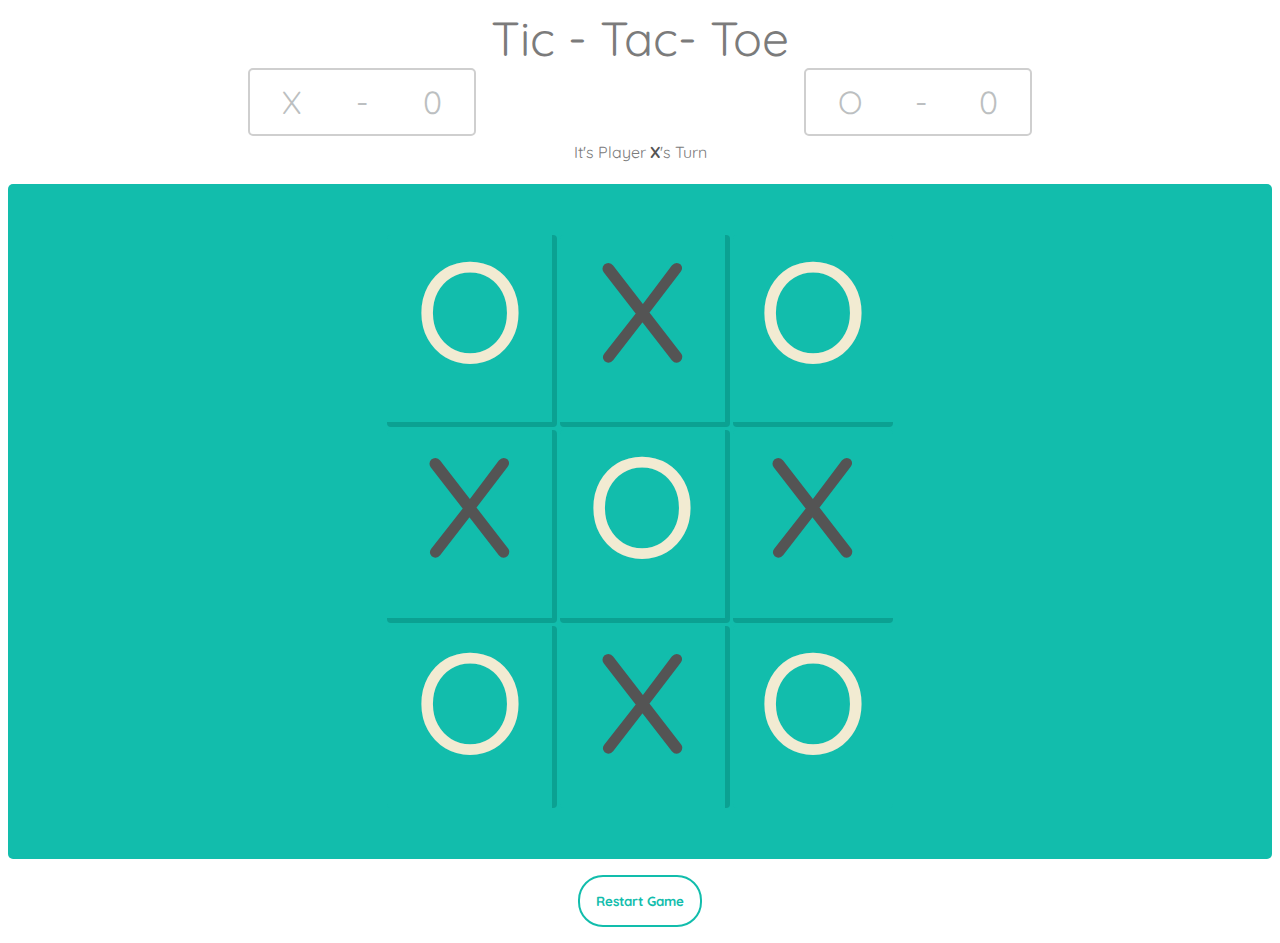
==== index.html @ 3af270ca "Initial commit" ====
<!DOCTYPE html>
<html lang="en">
  <head>
    <meta charset="UTF-8" />
    <meta http-equiv="X-UA-Compatible" content="IE=edge" />
    <meta name="viewport" content="width=device-width, initial-scale=1.0" />
    <link rel="stylesheet" href="tictactoe.css" />
    <link rel="stylesheet" href="cards.css" />
    <script defer src="tictactoe.js"></script>
    <title>Tic Tac Toe</title>
  </head>
  <body>
    <header>Tic - Tac- Toe</header>
    <div class="appContainer">
      <div class="scoreBoard">
        <div class="scoreX"><p>X</p> <p>-</p> <p id="scoreXWins">0</p></div>
        <div class="scoreO"><p>O</p> <p>-</p> <p id="scoreOWins">0</p></div>
      </div>
      <div class="whosTurn">
        It's Player&#160
        <p class="playerX">X</p>
        's Turn
      </div>
      <div class="gameContainer">
        <div class="game">
          <div id="r1c1" class="one card o ">o</div>
          <div id="r1c2" class="two card x">x</div>
          <div id="r1c3" class="three card o">o</div>
          <div id="r2c1" class="four card x">x</div>
          <div id="r2c2" class="five card o">o</div>
          <div id="r2c3" class="six card x">x</div>
          <div id="r3c1" class="seven card o">o</div>
          <div id="r3c2" class="eight card x">x</div>
          <div id="r3c3" class="nine card o">o</div>
        </div>
      </div>
      <div class="restartGame">
        <button id="restartButton">Restart Game</button>
      </div>
    </div>
  </body>
</html>
---- tictactoe.css ----
@import url("https://fonts.googleapis.com/css2?family=Quicksand:wght@300;400;500;600;700&display=swap");

* {
  font-family: "Quicksand";
  color: var(--light-text-color);
}
:root {
  --clean-border-color: rgb(207, 207, 207);
  --light-text-color: rgb(188, 191, 193);
  --dark-text-color: rgb(123, 123, 123);
  --primary-color: rgb(18, 189, 172);
  --secondary-color: rgb(11, 161, 146);
  --x-color: rgb(84, 84, 84);
  --o-color: rgb(242, 235, 210);
}

header {
  text-align: center;
  font-size: 3rem;
  color: var(--dark-text-color);
}
.appContainer {
  align-items: center;
  width: auto;
  height: auto;
}
.scoreBoard {
  display: flex;
  margin: 0 15rem 0 15rem;
  align-items: center;
  min-height: 2rem;
  text-align: center;
  justify-content: space-between;
}
.scoreX {
  display: flex;
  justify-content: space-between;
  line-height: 0px;
  font-size: 2rem;
  padding: 0 2rem 0 2rem;
  flex-direction: row;
  min-width: 10rem;
  border: 2px solid var(--clean-border-color);
  border-radius: 5px;
}

.scoreO {
  display: flex;
  justify-content: space-between;
  line-height: 0px;
  padding: 0 2rem 0 2rem;
  font-size: 2rem;
  flex-direction: row;
  min-width: 10rem;
  border: 2px solid var(--clean-border-color);
  border-radius: 5px;
}
.whosTurn {
  color: var(--dark-text-color);
  height: 2rem;
  display: flex;
  justify-content: center;
  align-items: center;
  text-align: center;
  margin-bottom: 1rem;
}
.playerX {
  font-weight: bold;
  color: var(--x-color);
}
.gameContainer {
  display: flex;
  justify-content: center;
  align-items: center;
  text-align: center;
  height: 75vh;
  background: var(--primary-color);
  border-radius: 5px;
}
.game {
  height: 85%;
  width: 40%;
  display: grid;
  row-gap: 0.5rem;
  column-gap: 0.5rem;
  grid-template-areas:
    "one two three"
    "eight nine four"
    "seven six five";
  grid-template-rows: repeat(3, auto);
  grid-template-columns: (3, auto);
  cursor: pointer;
  --stagger-delay: 150ms;
}

@keyframes cardEntrance {
  from {
    opacity: 0;
    transform: scale(0.3);
    filter: hue-rotate(360deg);
  }
  to {
    opacity: 1;
    transform: scale(1);
    filter: hue-rotate(0deg);
  }
}
.x {
  color: var(--x-color);
}
.o {
  color: var(--o-color);
}

.card {
  background-color: var(--primary-color);
  animation: cardEntrance 700ms ease-out;
  animation-fill-mode: backwards;
}
.centered {
  display: table-cell;
  vertical-align: middle;
}
.one {
  grid-area: one;
  border-right: 5px solid var(--secondary-color);
  border-bottom: 5px solid var(--secondary-color);
  animation-delay: calc(1 * var(--stagger-delay));
  /* max-height: 12rem;
  max-width: 12rem;
  aspect-ratio: 1; */
}
.two {
  grid-area: two;
  border-bottom: 5px solid var(--secondary-color);
  border-right: 5px solid var(--secondary-color);
  animation-delay: calc(2 * var(--stagger-delay));
  max-height: 12rem;
  max-width: 12rem;
  aspect-ratio: 1;
}
.three {
  grid-area: three;
  border-bottom: 5px solid var(--secondary-color);

  animation-delay: calc(3 * var(--stagger-delay));
  max-height: 12rem;
  max-width: 12rem;
  aspect-ratio: 1;
}
.four {
  grid-area: four;
  border-bottom: 5px solid var(--secondary-color);

  animation-delay: calc(4 * var(--stagger-delay));
  max-height: 12rem;
  max-width: 12rem;
  aspect-ratio: 1;
}
.five {
  grid-area: five;
  animation-delay: calc(5 * var(--stagger-delay));
  max-height: 12rem;
  max-width: 12rem;
  aspect-ratio: 1;
}
.six {
  grid-area: six;
  border-right: 5px solid var(--secondary-color);

  animation-delay: calc(6 * var(--stagger-delay));
  max-height: 12rem;
  max-width: 12rem;
  aspect-ratio: 1;
}
.seven {
  border-right: 5px solid var(--secondary-color);
  grid-area: seven;
  animation-delay: calc(7 * var(--stagger-delay));
  max-height: 12rem;
  max-width: 12rem;
  aspect-ratio: 1;
}
.eight {
  border-bottom: 5px solid var(--secondary-color);
  border-right: 5px solid var(--secondary-color);
  grid-area: eight;
  animation-delay: calc(8 * var(--stagger-delay));
  max-height: 12rem;
  max-width: 12rem;
  aspect-ratio: 1;
}
.nine {
  border-bottom: 5px solid var(--secondary-color);
  border-right: 5px solid var(--secondary-color);

  grid-area: nine;
  animation-delay: calc(9 * var(--stagger-delay));
  max-height: 12rem;
  max-width: 12rem;
  aspect-ratio: 1;
}
.restartGame {
  text-align: center;
  margin-bottom: -1rem;
}
.restartGame button {
  color: var(--primary-color);
  background: transparent;
  padding: 1rem;
  border: 2px solid var(--primary-color);
  border-radius: 25px;
  font-weight: bold;
  margin: 1rem;
}
.restartGame button:hover {
  cursor: pointer;
}
---- cards.css ----
.card {
  /* display: flex;
  flex-direction: column;
  justify-content: center; */
  align-items: center;
  line-height: 110px;
  font-size: 12rem;
  height: 100%;
  width: 100%;
  border-radius: 4px;
  transition: all 500ms;
  overflow: hidden;
  background-size: cover;
  background-position: center;
  background-repeat: no-repeat;
}
.card:hover {
  /* transform: scale(1.1); */
  cursor: pointer;
}
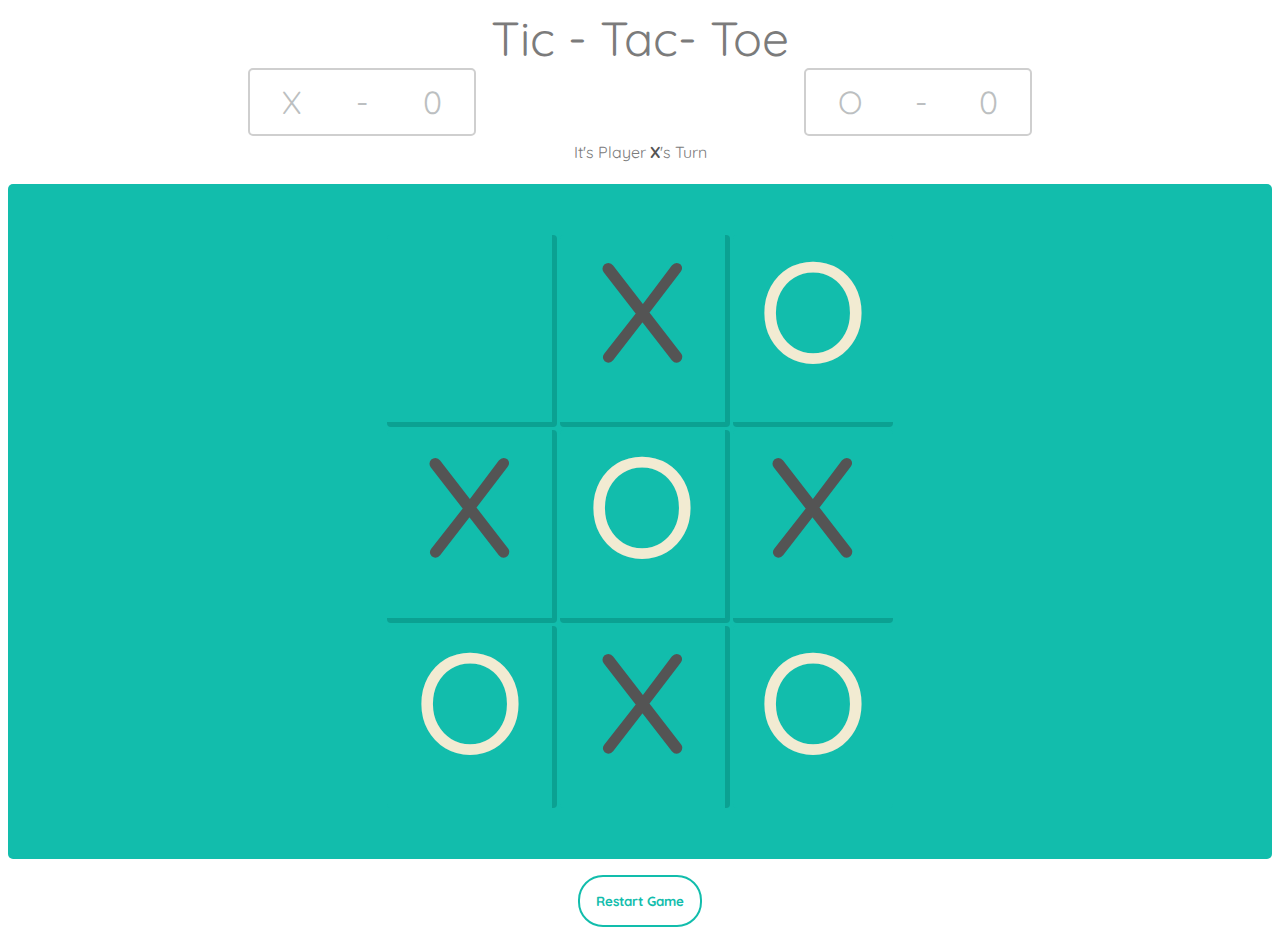
==== commit a238a704: "adding logic changes" ====
--- a/index.html
+++ b/index.html
@@ -4,9 +4,9 @@
     <meta charset="UTF-8" />
     <meta http-equiv="X-UA-Compatible" content="IE=edge" />
     <meta name="viewport" content="width=device-width, initial-scale=1.0" />
-    <link rel="stylesheet" href="tictactoe.css" />
+    <link rel="stylesheet" href="styles.css" />
     <link rel="stylesheet" href="cards.css" />
-    <script defer src="tictactoe.js"></script>
+    <script defer src="script.js"></script>
     <title>Tic Tac Toe</title>
   </head>
   <body>
@@ -22,8 +22,8 @@
         's Turn
       </div>
       <div class="gameContainer">
-        <div class="game">
-          <div id="r1c1" class="one card o ">o</div>
+        <div id="gameBoard" class="game">
+          <div id="r1c1" class="one card o "></div>
           <div id="r1c2" class="two card x">x</div>
           <div id="r1c3" class="three card o">o</div>
           <div id="r2c1" class="four card x">x</div>
--- a/styles.css
+++ b/styles.css
@@ -0,0 +1,218 @@
+@import url("https://fonts.googleapis.com/css2?family=Quicksand:wght@300;400;500;600;700&display=swap");
+
+* {
+  font-family: "Quicksand";
+  color: var(--light-text-color);
+}
+:root {
+  --clean-border-color: rgb(207, 207, 207);
+  --light-text-color: rgb(188, 191, 193);
+  --dark-text-color: rgb(123, 123, 123);
+  --primary-color: rgb(18, 189, 172);
+  --secondary-color: rgb(11, 161, 146);
+  --x-color: rgb(84, 84, 84);
+  --o-color: rgb(242, 235, 210);
+}
+
+header {
+  text-align: center;
+  font-size: 3rem;
+  color: var(--dark-text-color);
+}
+.appContainer {
+  align-items: center;
+  width: auto;
+  height: auto;
+}
+.scoreBoard {
+  display: flex;
+  margin: 0 15rem 0 15rem;
+  align-items: center;
+  min-height: 2rem;
+  text-align: center;
+  justify-content: space-between;
+}
+.scoreX {
+  display: flex;
+  justify-content: space-between;
+  line-height: 0px;
+  font-size: 2rem;
+  padding: 0 2rem 0 2rem;
+  flex-direction: row;
+  min-width: 10rem;
+  border: 2px solid var(--clean-border-color);
+  border-radius: 5px;
+}
+
+.scoreO {
+  display: flex;
+  justify-content: space-between;
+  line-height: 0px;
+  padding: 0 2rem 0 2rem;
+  font-size: 2rem;
+  flex-direction: row;
+  min-width: 10rem;
+  border: 2px solid var(--clean-border-color);
+  border-radius: 5px;
+}
+.whosTurn {
+  color: var(--dark-text-color);
+  height: 2rem;
+  display: flex;
+  justify-content: center;
+  align-items: center;
+  text-align: center;
+  margin-bottom: 1rem;
+}
+.playerX {
+  font-weight: bold;
+  color: var(--x-color);
+}
+.gameContainer {
+  display: flex;
+  justify-content: center;
+  align-items: center;
+  text-align: center;
+  height: 75vh;
+  background: var(--primary-color);
+  border-radius: 5px;
+}
+.game {
+  height: 85%;
+  width: 40%;
+  display: grid;
+  row-gap: 0.5rem;
+  column-gap: 0.5rem;
+  grid-template-areas:
+    "one two three"
+    "eight nine four"
+    "seven six five";
+  grid-template-rows: repeat(3, auto);
+  grid-template-columns: (3, auto);
+  cursor: pointer;
+  --stagger-delay: 150ms;
+}
+
+@keyframes cardEntrance {
+  from {
+    opacity: 0;
+    transform: scale(0.3);
+    filter: hue-rotate(360deg);
+  }
+  to {
+    opacity: 1;
+    transform: scale(1);
+    filter: hue-rotate(0deg);
+  }
+}
+.x {
+  color: var(--x-color);
+}
+.o {
+  color: var(--o-color);
+}
+
+.card {
+  background-color: var(--primary-color);
+  animation: cardEntrance 700ms ease-out;
+  animation-fill-mode: backwards;
+}
+.centered {
+  display: table-cell;
+  vertical-align: middle;
+}
+.one {
+  grid-area: one;
+  border-right: 5px solid var(--secondary-color);
+  border-bottom: 5px solid var(--secondary-color);
+  animation-delay: calc(1 * var(--stagger-delay));
+  max-height: 12rem;
+  max-width: 12rem;
+  aspect-ratio: 1;
+}
+.two {
+  grid-area: two;
+  border-bottom: 5px solid var(--secondary-color);
+  border-right: 5px solid var(--secondary-color);
+  animation-delay: calc(2 * var(--stagger-delay));
+  max-height: 12rem;
+  max-width: 12rem;
+  aspect-ratio: 1;
+}
+.three {
+  grid-area: three;
+  border-bottom: 5px solid var(--secondary-color);
+
+  animation-delay: calc(3 * var(--stagger-delay));
+  max-height: 12rem;
+  max-width: 12rem;
+  aspect-ratio: 1;
+}
+.four {
+  grid-area: four;
+  border-bottom: 5px solid var(--secondary-color);
+
+  animation-delay: calc(4 * var(--stagger-delay));
+  max-height: 12rem;
+  max-width: 12rem;
+  aspect-ratio: 1;
+}
+.five {
+  grid-area: five;
+  animation-delay: calc(5 * var(--stagger-delay));
+  max-height: 12rem;
+  max-width: 12rem;
+  aspect-ratio: 1;
+}
+.six {
+  grid-area: six;
+  border-right: 5px solid var(--secondary-color);
+
+  animation-delay: calc(6 * var(--stagger-delay));
+  max-height: 12rem;
+  max-width: 12rem;
+  aspect-ratio: 1;
+}
+.seven {
+  border-right: 5px solid var(--secondary-color);
+  grid-area: seven;
+  animation-delay: calc(7 * var(--stagger-delay));
+  max-height: 12rem;
+  max-width: 12rem;
+  aspect-ratio: 1;
+}
+.eight {
+  border-bottom: 5px solid var(--secondary-color);
+  border-right: 5px solid var(--secondary-color);
+  grid-area: eight;
+  animation-delay: calc(8 * var(--stagger-delay));
+  max-height: 12rem;
+  max-width: 12rem;
+  aspect-ratio: 1;
+}
+.nine {
+  border-bottom: 5px solid var(--secondary-color);
+  border-right: 5px solid var(--secondary-color);
+
+  grid-area: nine;
+  animation-delay: calc(9 * var(--stagger-delay));
+  max-height: 12rem;
+  max-width: 12rem;
+  aspect-ratio: 1;
+}
+.restartGame {
+  text-align: center;
+  margin-bottom: -1rem;
+}
+.restartGame button {
+  color: var(--primary-color);
+  background: transparent;
+  padding: 1rem;
+  border: 2px solid var(--primary-color);
+  border-radius: 25px;
+  font-weight: bold;
+  margin: 1rem;
+}
+.restartGame button:hover {
+  cursor: pointer;
+}
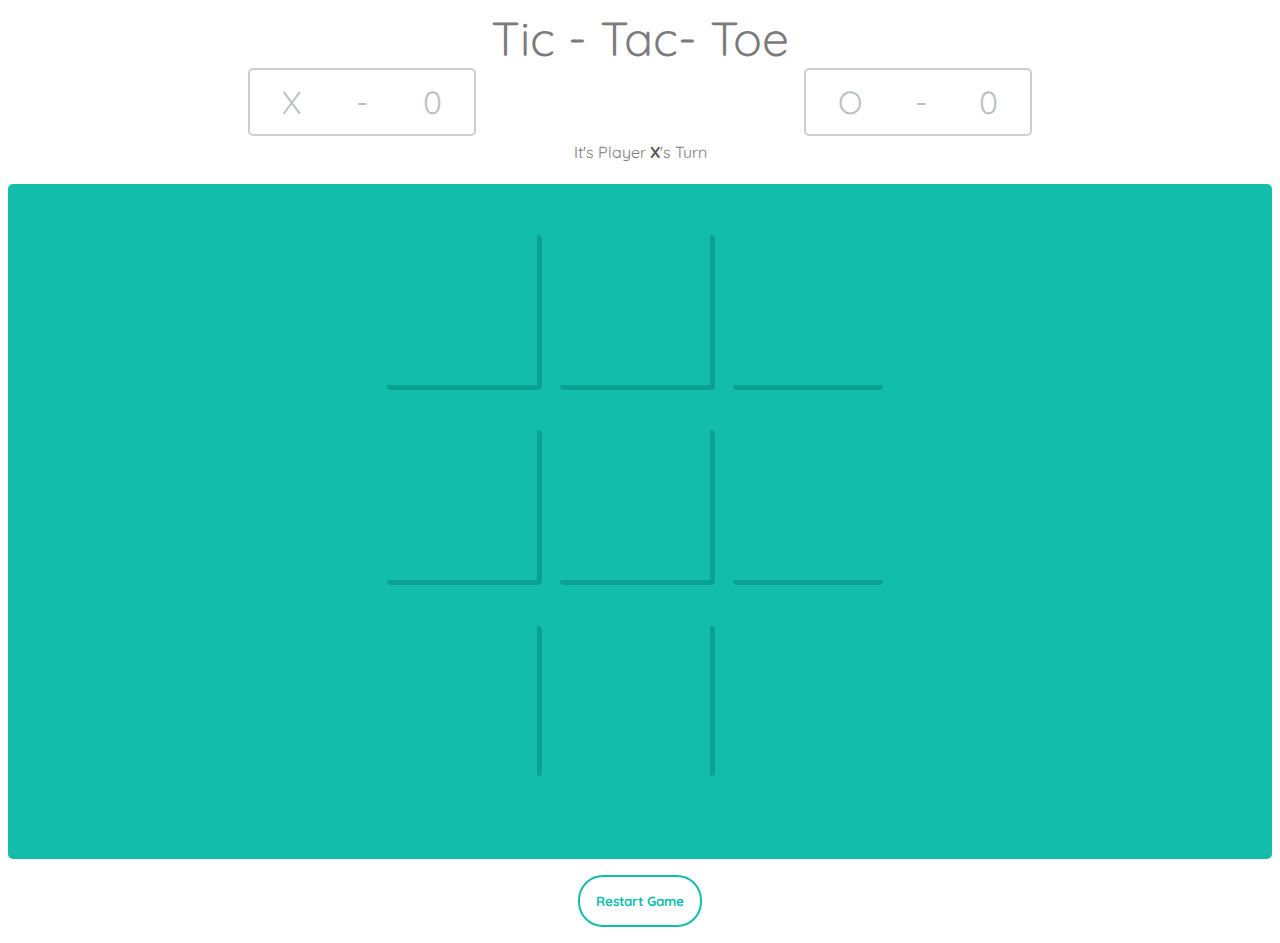
==== commit e759c350: "added logic for only no repeat squares" ====
--- a/index.html
+++ b/index.html
@@ -18,20 +18,20 @@
       </div>
       <div class="whosTurn">
         It's Player&#160
-        <p class="playerX">X</p>
+        <p id= "currentTurn" class="playerX">X</p>
         's Turn
       </div>
       <div class="gameContainer">
         <div id="gameBoard" class="game">
-          <div id="r1c1" class="one card o "></div>
-          <div id="r1c2" class="two card x">x</div>
-          <div id="r1c3" class="three card o">o</div>
-          <div id="r2c1" class="four card x">x</div>
-          <div id="r2c2" class="five card o">o</div>
-          <div id="r2c3" class="six card x">x</div>
-          <div id="r3c1" class="seven card o">o</div>
-          <div id="r3c2" class="eight card x">x</div>
-          <div id="r3c3" class="nine card o">o</div>
+          <div id="0" class="one card o "></div>
+          <div id="1" class="two card x"></div>
+          <div id="2" class="three card o"></div>
+          <div id="3" class="four card x"></div>
+          <div id="4" class="five card o"></div>
+          <div id="5" class="six card x"></div>
+          <div id="6" class="seven card o"></div>
+          <div id="7" class="eight card x"></div>
+          <div id="8" class="nine card o"></div>
         </div>
       </div>
       <div class="restartGame">
--- a/styles.css
+++ b/styles.css
@@ -24,6 +24,7 @@
   width: auto;
   height: auto;
 }
+
 .scoreBoard {
   display: flex;
   margin: 0 15rem 0 15rem;
@@ -85,8 +86,8 @@
   column-gap: 0.5rem;
   grid-template-areas:
     "one two three"
-    "eight nine four"
-    "seven six five";
+    "four five six"
+    "seven eight nine";
   grid-template-rows: repeat(3, auto);
   grid-template-columns: (3, auto);
   cursor: pointer;
@@ -151,6 +152,7 @@
 .four {
   grid-area: four;
   border-bottom: 5px solid var(--secondary-color);
+  border-right: 5px solid var(--secondary-color);
 
   animation-delay: calc(4 * var(--stagger-delay));
   max-height: 12rem;
@@ -163,11 +165,12 @@
   max-height: 12rem;
   max-width: 12rem;
   aspect-ratio: 1;
+  border-bottom: 5px solid var(--secondary-color);
+  border-right: 5px solid var(--secondary-color);
 }
 .six {
   grid-area: six;
-  border-right: 5px solid var(--secondary-color);
-
+  border-bottom: 5px solid var(--secondary-color);
   animation-delay: calc(6 * var(--stagger-delay));
   max-height: 12rem;
   max-width: 12rem;
@@ -182,7 +185,6 @@
   aspect-ratio: 1;
 }
 .eight {
-  border-bottom: 5px solid var(--secondary-color);
   border-right: 5px solid var(--secondary-color);
   grid-area: eight;
   animation-delay: calc(8 * var(--stagger-delay));
@@ -191,9 +193,6 @@
   aspect-ratio: 1;
 }
 .nine {
-  border-bottom: 5px solid var(--secondary-color);
-  border-right: 5px solid var(--secondary-color);
-
   grid-area: nine;
   animation-delay: calc(9 * var(--stagger-delay));
   max-height: 12rem;
@@ -216,3 +215,44 @@
 .restartGame button:hover {
   cursor: pointer;
 }
+.animated {
+  animation: rotate 1s infinite;
+}
+
+/* Adjustments for screens with a maximum width of 768 pixels (e.g. tablets and smaller devices) */
+@media only screen and (max-width: 768px) {
+  /* Adjust the layout of the score board */
+  .scoreBoard {
+    margin: 0 2rem;
+    flex-direction: column;
+    align-items: center;
+  }
+  .scoreX,
+  .scoreO {
+    margin-bottom: 1rem;
+    min-width: auto;
+    border: none;
+    text-align: center;
+  }
+  .scoreX p,
+  .scoreO p {
+    font-size: 1.5rem;
+  }
+
+  /* Adjust the layout of the game board */
+  .game {
+    width: 80%;
+    grid-template-areas:
+      "one two three"
+      "four five six"
+      "seven eight nine";
+    grid-template-rows: repeat(3, auto);
+    grid-template-columns: (3, auto);
+  }
+
+  /* Adjust the size of the restart button */
+  .restartGame button {
+    font-size: 1.2rem;
+    padding: 0.8rem;
+  }
+}
--- a/cards.css
+++ b/cards.css
@@ -1,20 +1,21 @@
 .card {
-  /* display: flex;
-  flex-direction: column;
-  justify-content: center; */
+  position: relative;
   align-items: center;
-  line-height: 110px;
   font-size: 12rem;
-  height: 100%;
-  width: 100%;
+  height: 150px;
+  width: 150px;
   border-radius: 4px;
   transition: all 500ms;
   overflow: hidden;
   background-size: cover;
   background-position: center;
   background-repeat: no-repeat;
+  display: flex;
+  justify-content: center;
+  align-items: center;
 }
+
 .card:hover {
-  /* transform: scale(1.1); */
+  transform: scale(1.1);
   cursor: pointer;
 }
